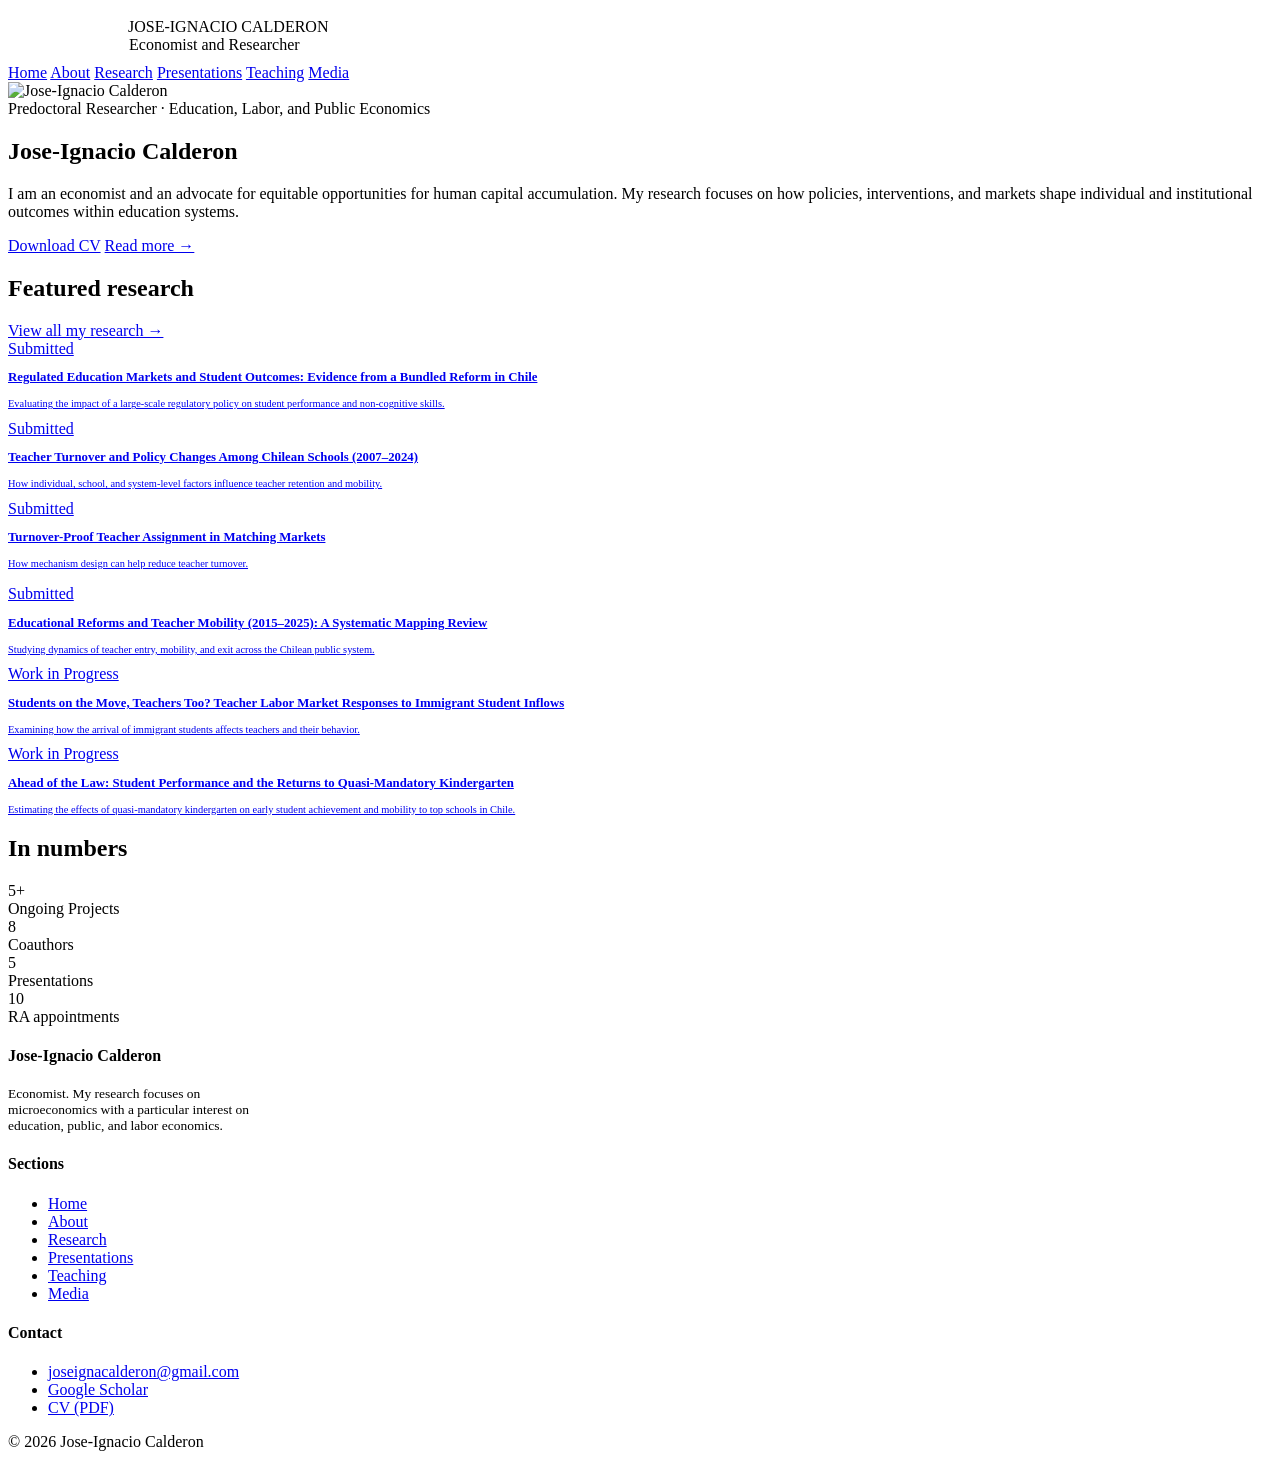
==== index.html @ 25693b71 "new paper" ====
<!DOCTYPE html>
<html lang="en">
<head>
<meta charset="UTF-8">
<meta name="viewport" content="width=device-width, initial-scale=1">
<title>Jose-Ignacio Calderon</title>
<link rel="preconnect" href="https://fonts.googleapis.com">
<link href="https://fonts.googleapis.com/css2?family=Newsreader:ital,opsz,wght@0,6..72,400;0,6..72,500;0,6..72,600;1,6..72,400&family=Inter:wght@400;500;600&display=swap" rel="stylesheet">
<link rel="icon" type="image/png" href="assets/uchile.png">
<link rel="stylesheet" href="styles.css?v=1">
</head>
<body>
 
<header class="wrapbar" >
  <div class="wrap" style="padding: 10px; padding-left: 120px">
    <div class="brand-name">JOSE-IGNACIO CALDERON</div>
    <div class="brand-subtitle" style="padding-left: 1px;">Economist and Researcher</div>
  </div>
  <nav class="wrap" style="padding-right: 120px;">
    <a href="index.html">Home</a>
    <a href="about.html">About</a>
    <a href="research.html">Research</a>
    <a href="presentations.html">Presentations</a>
    <a href="teaching.html">Teaching</a>
    <a href="media.html">Media</a>
  </nav>
</header>
 
<div class="wrap">
  <section class="hero" style="border-top:none; padding-bottom:0;">
    <div class="portrait">
      <img src="assets/front_image.jpg" alt="Jose-Ignacio Calderon">
    </div>
    <div>
      <div class="eyebrow">Predoctoral Researcher · Education, Labor, and Public Economics</div>
      <h1>Jose-Ignacio Calderon</h1>
      <p style="color:var(--ink-soft);">
        I am an economist and an advocate for equitable opportunities for human capital accumulation. My research focuses on how policies, interventions, 
        and markets shape individual and institutional outcomes within education systems.
      </p>
      <div class="cta-row">
        <a class="btn solid" href="https://www.dropbox.com/scl/fi/8gcd1ia27gvtngcjf6j5j/CurriculumVitae_JICalderon.pdf?rlkey=m1ingiaoov976cdleeq0jbehe&st=hp75700h&dl=0">Download CV</a>
        <a class="btn ghost" href="about.html">Read more →</a>
      </div>
    </div>
  </section>
</div>
 
<div class="wrap-wide">
  <section id="projects">
    <div class="section-head">
      <h2>Featured research</h2>
      <a href="research.html">View all my research →</a>
    </div>
    <div class="project-grid">
      <a class="project-card" href="#">
        <div class="project-tag">Submitted</div>
        <h3 style="font-size:0.8rem;">Regulated Education Markets and Student Outcomes: Evidence from a Bundled Reform in Chile</h3>
        <p style="font-size:0.65rem;">Evaluating the impact of a large-scale regulatory policy on student performance and non-cognitive skills.</p>
      </a>
      <a class="project-card" href="papers/2026/edreforms-turnover-manyfactors.html">
        <div class="project-tag">Submitted</div>
        <h3 style="font-size:0.8rem;">Teacher Turnover and Policy Changes Among Chilean Schools (2007–2024)</h3>
        <p style="font-size:0.65rem;">How individual, school, and system-level factors influence teacher retention and mobility.</p>
      </a>
      <a class="project-card" href="papers/2026/turnover-stable-mechanisms.html">
        <div class="project-tag">Submitted</div>
        <h3 style="font-size:0.8rem;">Turnover-Proof Teacher Assignment in Matching Markets</h3>
        <p style="font-size:0.65rem;">How mechanism design can help reduce teacher turnover.</p>
      </a>
    </div>
    <p></p>
    <div class="project-grid">
      <a class="project-card" href="#">
        <div class="project-tag">Submitted</div>
        <h3 style="font-size:0.8rem;">Educational Reforms and Teacher Mobility (2015–2025): A Systematic Mapping Review</h3>
        <p style="font-size:0.65rem;">Studying dynamics of teacher entry, mobility, and exit across the Chilean public system.</p>
      </a>
      <a class="project-card" href="#">
        <div class="project-tag">Work in Progress</div>
        <h3 style="font-size:0.8rem;">Students on the Move, Teachers Too? Teacher Labor Market Responses to Immigrant Student Inflows</h3>
        <p style="font-size:0.65rem;">Examining how the arrival of immigrant students affects teachers and their behavior.</p>
      </a>
      <a class="project-card" href="#">
        <div class="project-tag">Work in Progress</div>
        <h3 style="font-size:0.8rem;">Ahead of the Law: Student Performance and the Returns to Quasi-Mandatory Kindergarten</h3>
        <p style="font-size:0.65rem;">Estimating the effects of quasi-mandatory kindergarten on early student achievement and mobility to top schools in Chile.</p>
      </a>
    </div>
  </section>
</div>
 
<div class="wrap">
  <section>
    <div class="section-head"><h2>In numbers</h2></div>
    <div class="stats">
      <div><div class="stat-num">5+</div><div class="stat-label">Ongoing Projects</div></div>
      <div><div class="stat-num">8</div><div class="stat-label">Coauthors</div></div>
      <div><div class="stat-num">5</div><div class="stat-label">Presentations</div></div>
      <div><div class="stat-num">10</div><div class="stat-label">RA appointments</div></div>
    </div>
  </section>
</div>
 
<footer>
  <div class="wrap">
    <div class="footer-grid">
      <div>
        <h4>Jose-Ignacio Calderon</h4>
        <p style="font-size:13.5px; color:var(--ink-soft); max-width:36ch;">
          Economist. My research focuses on microeconomics with a particular interest on education, public, and labor economics.
        </p>
      </div>
      <div>
        <h4>Sections</h4>
        <ul>
          <li><a href="index.html">Home</a></li>
          <li><a href="about.html">About</a></li>
          <li><a href="research.html">Research</a></li>
          <li><a href="presentations.html">Presentations</a></li>
          <li><a href="teaching.html">Teaching</a></li>
          <li><a href="media.html">Media</a></li>
        </ul>
      </div>
      <div>
        <h4>Contact</h4>
        <ul>
          <li><a href="mailto:joseignacalderon@gmail.com">joseignacalderon@gmail.com</a></li>
          <li><a href="#">Google Scholar</a></li>
          <li><a href="#">CV (PDF)</a></li>
        </ul>
      </div>
    </div>
    <div class="footer-bottom">© 2026 Jose-Ignacio Calderon</div>
  </div>
</footer>
 
</body>
</html>
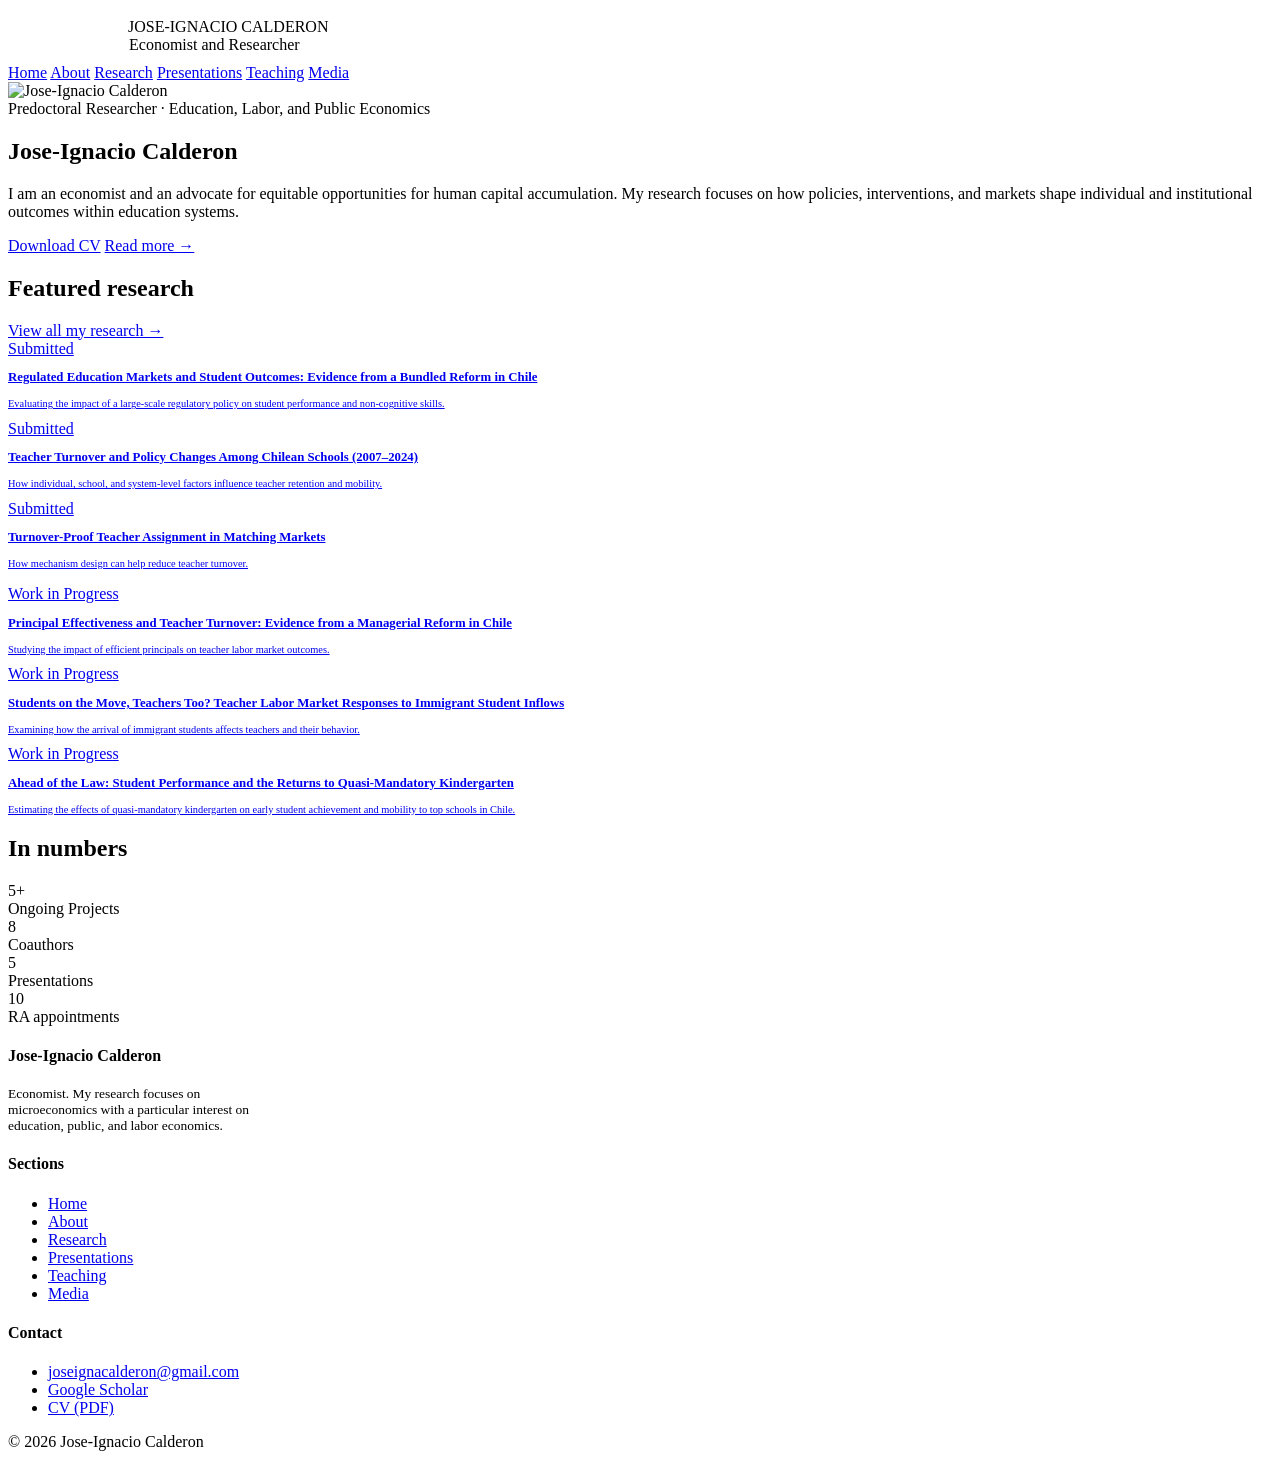
==== commit 104e474e: "Update index.html" ====
--- a/index.html
+++ b/index.html
@@ -72,9 +72,9 @@
     <p></p>
     <div class="project-grid">
       <a class="project-card" href="#">
-        <div class="project-tag">Submitted</div>
-        <h3 style="font-size:0.8rem;">Educational Reforms and Teacher Mobility (2015–2025): A Systematic Mapping Review</h3>
-        <p style="font-size:0.65rem;">Studying dynamics of teacher entry, mobility, and exit across the Chilean public system.</p>
+        <div class="project-tag">Work in Progress</div>
+        <h3 style="font-size:0.8rem;">Principal Effectiveness and Teacher Turnover: Evidence from a Managerial Reform in Chile</h3>
+        <p style="font-size:0.65rem;">Studying the impact of efficient principals on teacher labor market outcomes.</p>
       </a>
       <a class="project-card" href="#">
         <div class="project-tag">Work in Progress</div>
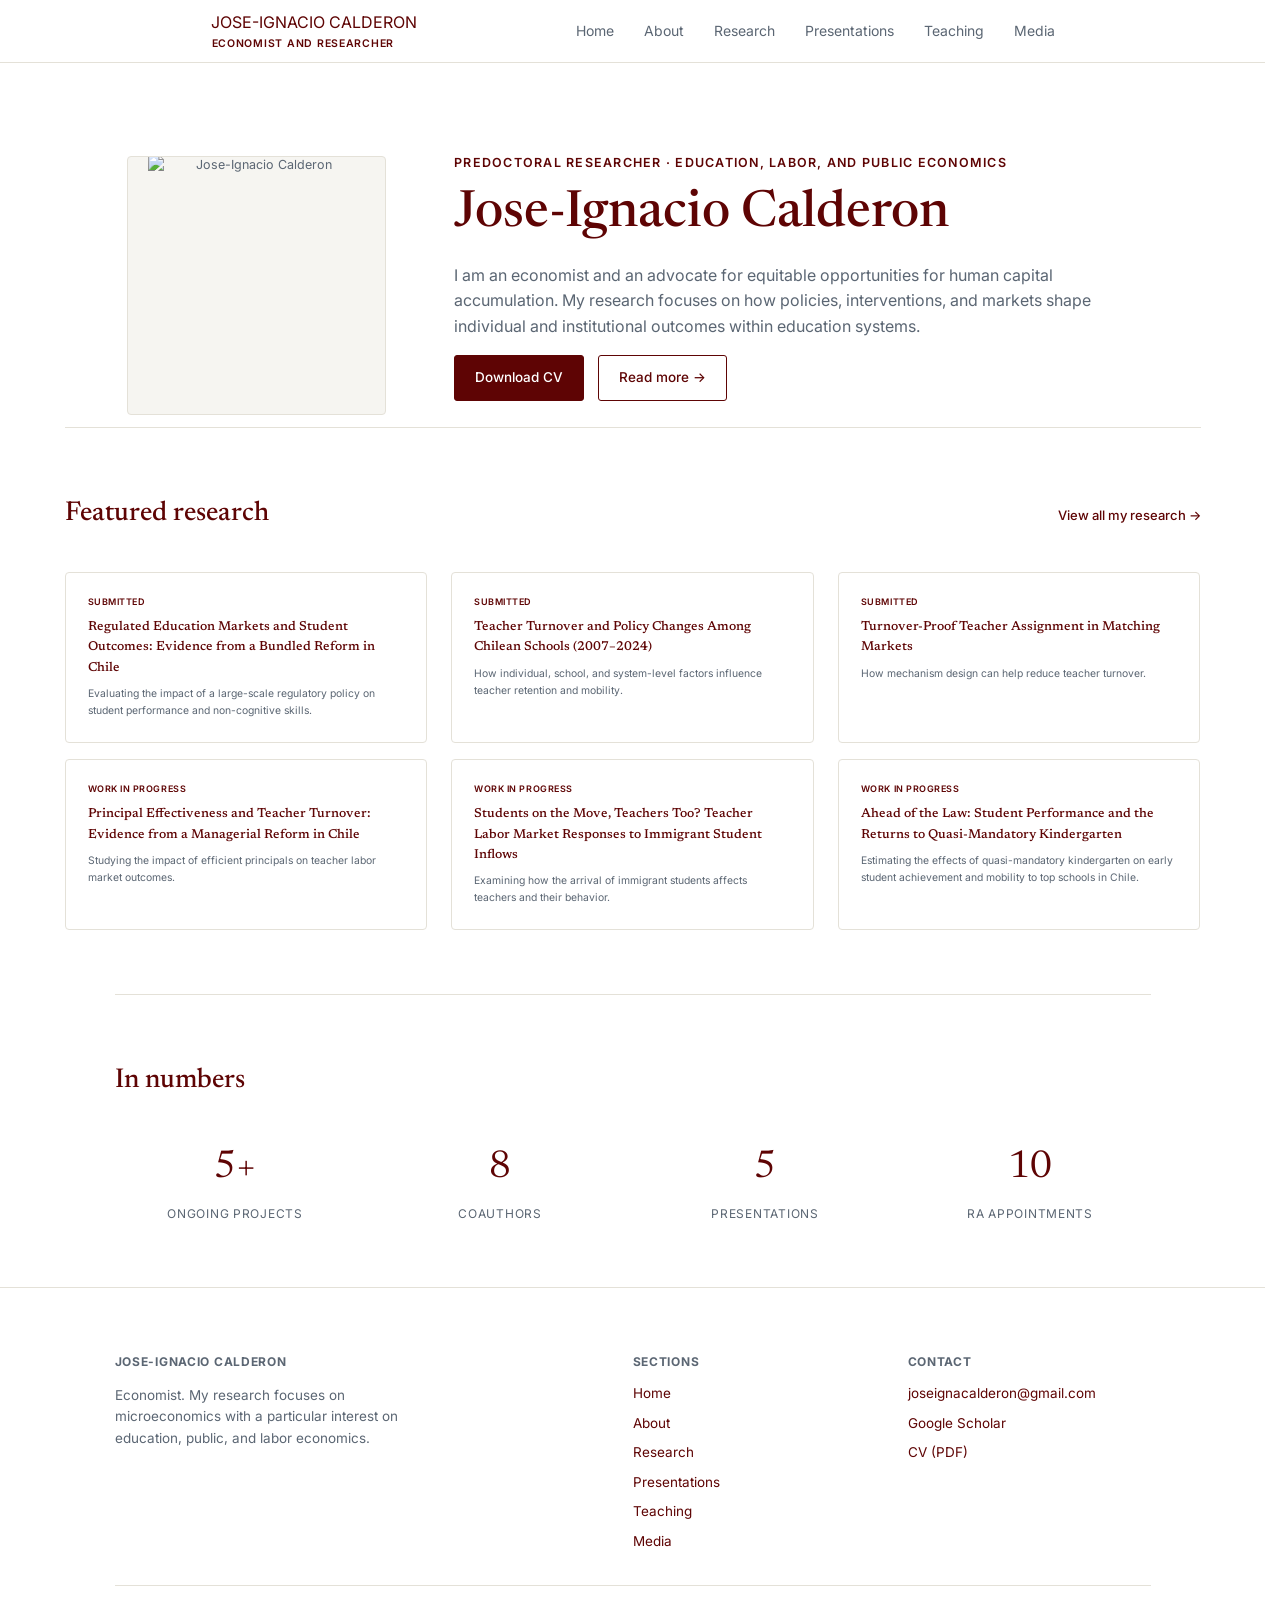
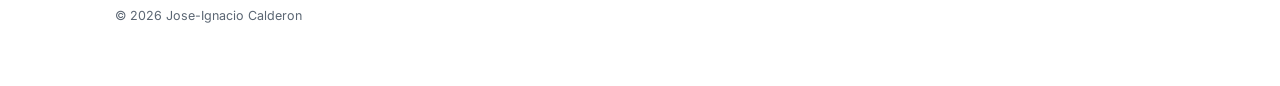
==== commit 04da5ac6: "webpage for phone" ====
--- a/index.html
+++ b/index.html
@@ -16,7 +16,8 @@
     <div class="brand-name">JOSE-IGNACIO CALDERON</div>
     <div class="brand-subtitle" style="padding-left: 1px;">Economist and Researcher</div>
   </div>
-  <nav class="wrap" style="padding-right: 120px;">
+  <button class="nav-toggle" id="nav-toggle" aria-label="Toggle menu">☰</button>
+  <nav id="site-nav" class="wrap" style="padding-right: 120px;">
     <a href="index.html">Home</a>
     <a href="about.html">About</a>
     <a href="research.html">Research</a>
@@ -42,6 +43,7 @@
         <a class="btn solid" href="https://www.dropbox.com/scl/fi/8gcd1ia27gvtngcjf6j5j/CurriculumVitae_JICalderon.pdf?rlkey=m1ingiaoov976cdleeq0jbehe&st=hp75700h&dl=0">Download CV</a>
         <a class="btn ghost" href="about.html">Read more →</a>
       </div>
+      <p></p>
     </div>
   </section>
 </div>
@@ -137,3 +139,12 @@
  
 </body>
 </html>
+
+<script>
+  const navToggle = document.getElementById('nav-toggle');
+  const siteNav = document.getElementById('site-nav');
+  navToggle.addEventListener('click', () => siteNav.classList.toggle('open'));
+  siteNav.querySelectorAll('a').forEach(link =>
+    link.addEventListener('click', () => siteNav.classList.remove('open'))
+  );
+</script>
--- a/styles.css
+++ b/styles.css
@@ -0,0 +1,159 @@
+:root{
+  --bg:#ffffff;
+  --ink:#5e0404;
+  --ink-soft:#5B6673;
+  --line:#E4E1D8;
+  --accent:#5e0404;
+  --panel:#F6F5F1;
+}
+*{box-sizing:border-box;}
+html{scroll-behavior:smooth; scrollbar-gutter: stable;}
+body{
+  margin:0;
+  background:var(--bg);
+  color:var(--ink);
+  font-family:'Inter', sans-serif;
+  line-height:1.6;
+}
+a{color:inherit;}
+.wrap{max-width:1100px; margin:0 auto; padding:0 32px;}
+.wrapbar{max-width:100%; margin:0 auto; padding:0 32px;}
+.wrap-wide{max-width:1200px; margin:0 auto; padding:0 32px;}
+
+header{
+  display:flex; justify-content:space-between; align-items:center;
+  padding:22px 0; border-bottom:1px solid var(--line); position:sticky; top:0; z-index:100; background:var(--bg);
+}
+.brand{font-family:'Newsreader', serif; font-weight:500; font-size:15px; letter-spacing:0.02em; text-decoration:none;}
+.brand-subtitle{
+  font-family:'Inter', sans-serif; font-size:10.5px; font-weight:600;
+  text-transform:uppercase; letter-spacing:0.07em; color:var(--accent);
+}
+nav{display:flex; gap:30px; font-size:14px;}
+nav a{text-decoration:none; color:var(--ink-soft); transition:color .15s;}
+nav a:hover, nav a.active{color:var(--ink);}
+
+.hero{
+  display:grid; grid-template-columns:1.15fr 0.85fr; gap:56px;
+  align-items:center; padding:80px 0 96px;
+}
+@media (max-width:860px){ .hero{grid-template-columns:1fr; padding:48px 0;} }
+.eyebrow{
+  font-size:12.5px; text-transform:uppercase; letter-spacing:0.1em;
+  color:var(--accent); font-weight:600; margin-bottom:14px;
+}
+h1{
+  font-family:'Newsreader', serif; font-weight:500;
+  font-size:clamp(2.2rem, 4.4vw, 3.2rem); line-height:1.08; margin:0 0 20px;
+}
+.hero{
+  display:grid; grid-template-columns:0.55fr 1.35fr; gap:56px;
+  align-items:center; padding:80px 0 96px;
+}
+.cta-row{display:flex; gap:14px; flex-wrap:wrap;}
+.btn{
+  font-size:13.5px; font-weight:500; text-decoration:none;
+  padding:11px 20px; border-radius:3px; border:1px solid var(--ink);
+  transition:background .15s, color .15s; display:inline-block;
+}
+.btn.solid{background:var(--ink); color:#fff;}
+.btn.solid:hover{background:var(--accent); border-color:var(--accent);}
+.btn.ghost:hover{background:var(--panel);}
+
+.portrait{
+  aspect-ratio:1/1; background:var(--panel); border:1px solid var(--line);
+  border-radius:4px; display:flex; align-items:center; justify-content:center;
+  color:var(--ink-soft); font-size:12.5px; text-align:center; padding:20px;
+  overflow:hidden; max-width:260px; margin:1em;
+}
+.portrait img{
+  width:120%; height:120%; object-fit:cover; display:block;
+}
+
+section{padding:64px 0; border-top:1px solid var(--line);}
+section.no-border{border-top:none;}
+.page-head{padding:64px 0 12px;}
+.page-head p{font-size:1rem; color:var(--ink-soft); max-width:60ch;}
+.section-head{display:flex; justify-content:space-between; align-items:baseline; margin-bottom:36px; flex-wrap:wrap; gap:10px;}
+.section-head h2{font-family:'Newsreader', serif; font-weight:500; font-size:1.7rem; margin:0;}
+.section-head a{font-size:13px; color:var(--accent); text-decoration:none; font-weight:500;}
+.section-head a:hover{text-decoration:underline;}
+
+.presen-list{display:grid; grid-template-columns:1fr 1fr; gap:0 40px;}
+@media (max-width:700px){ .presen-list{grid-template-columns:1fr;} }
+.presen{
+  display:grid; grid-template-columns:1fr auto; gap:6px 20px;
+  padding:20px 0; border-bottom:1px solid var(--line);
+}
+.presen:nth-child(-n+2){padding-top:0;}
+.presen-title{font-size:.75rem; font-weight:500;}
+.presen-meta{font-size:10px; color:var(--ink-soft);}
+.presen-year{
+  font-size:10px; color:var(--accent); font-weight:600;
+  white-space:nowrap; align-self:start;
+}
+
+.project-grid{display:grid; grid-template-columns:repeat(3, 1fr); gap:24px;}
+@media (max-width:860px){ .project-grid{grid-template-columns:1fr 1fr;} }
+@media (max-width:560px){ .project-grid{grid-template-columns:1fr;} }
+.project-card{
+  border:1px solid var(--line); border-radius:4px; padding:22px;
+  display:flex; flex-direction:column; gap:8px; transition:border-color .15s, transform .15s;
+  text-decoration:none; color:inherit;
+}
+.project-card:hover{border-color:var(--accent); transform:translateY(-2px);}
+.project-tag{font-size:9px; text-transform:uppercase; letter-spacing:0.06em; color:var(--accent); font-weight:600;}
+.project-card h3{font-family:'Newsreader', serif; font-weight:500; font-size:1.1rem; margin:0;}
+.project-card p{font-size:13px; color:var(--ink-soft); margin:0;}
+
+.stats{display:grid; grid-template-columns:repeat(4, 1fr); gap:24px; text-align:center;}
+@media (max-width:700px){ .stats{grid-template-columns:1fr 1fr;} }
+.stat-num{font-family:'Newsreader', serif; font-size:2.4rem; color:var(--accent);}
+.stat-label{font-size:12px; text-transform:uppercase; letter-spacing:0.06em; color:var(--ink-soft); margin-top:4px;}
+
+.about-text{max-width:auto; font-size:1rem; color:var(--ink-soft);}
+.about-text p{margin-bottom:16px;}
+
+.note{font-size:12px; color:var(--ink-soft); margin-top:20px;}
+
+footer{border-top:1px solid var(--line); padding:48px 0 60px;}
+.footer-grid{display:grid; grid-template-columns:2fr 1fr 1fr; gap:32px; margin-bottom:32px;}
+@media (max-width:700px){ .footer-grid{grid-template-columns:1fr;} }
+footer h4{font-size:12px; text-transform:uppercase; letter-spacing:0.06em; color:var(--ink-soft); margin-bottom:12px;}
+footer ul{list-style:none; padding:0; margin:0; display:flex; flex-direction:column; gap:8px; font-size:13.5px;}
+footer ul a{text-decoration:none; color:var(--ink);}
+footer ul a:hover{color:var(--accent);}
+.footer-bottom{font-size:12.5px; color:var(--ink-soft); border-top:1px solid var(--line); padding-top:20px;}
+
+.nav-toggle{
+  display:none; background:none; border:none; font-size:24px;
+  cursor:pointer; color:var(--ink); padding:4px 8px;
+}
+
+@media (max-width:640px){
+  header, header .wrap{
+    flex-direction:row; align-items:center; justify-content:space-between;
+    padding-top:16px; padding-bottom:16px;
+  }
+  .brand-name{font-size:14px;}
+  .brand-subtitle{font-size:9px;}
+
+  .nav-toggle{display:block;}
+
+  nav{
+    display:none; flex-direction:column;
+    position:absolute; top:100%; left:0; right:0;
+    background:#fff; border-bottom:1px solid var(--line);
+    padding:16px 20px; gap:16px; z-index:99;
+  }
+  nav.open{display:flex;}
+
+  .hero{grid-template-columns:1fr !important; padding:32px 0; gap:24px;}
+  .portrait{max-width:160px; margin:0 auto !important;}
+  .hero h1{font-size:1.8rem;}
+  .hero p{font-size:0.95rem; max-width:none;}
+  .wrap{padding:0 20px;}
+  .rsch-columns, .teach-grid, .project-grid, .media-grid, .paper-list{
+    grid-template-columns:1fr !important;
+  }
+}
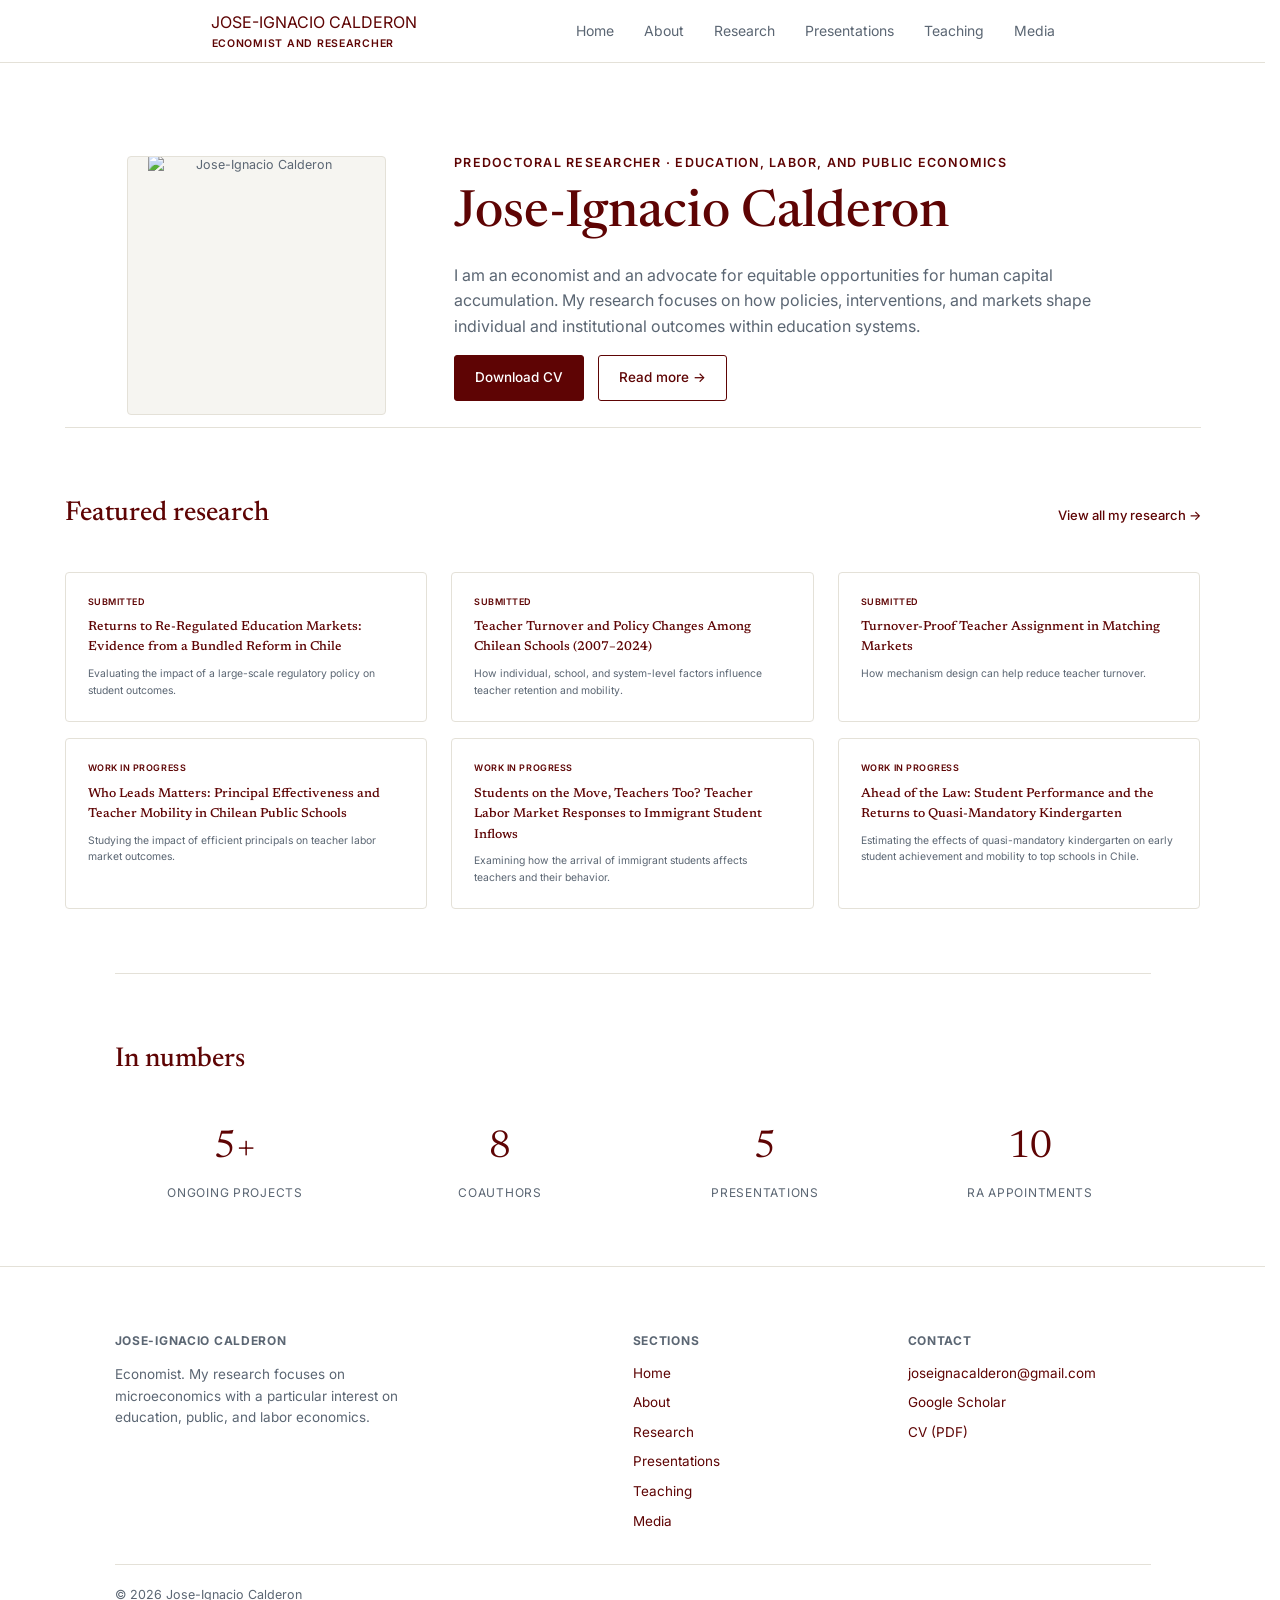
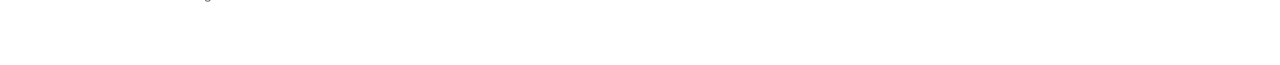
==== commit d2ff8de4: "updates" ====
--- a/index.html
+++ b/index.html
@@ -57,8 +57,8 @@
     <div class="project-grid">
       <a class="project-card" href="#">
         <div class="project-tag">Submitted</div>
-        <h3 style="font-size:0.8rem;">Regulated Education Markets and Student Outcomes: Evidence from a Bundled Reform in Chile</h3>
-        <p style="font-size:0.65rem;">Evaluating the impact of a large-scale regulatory policy on student performance and non-cognitive skills.</p>
+        <h3 style="font-size:0.8rem;">Returns to Re-Regulated Education Markets: Evidence from a Bundled Reform in Chile</h3>
+        <p style="font-size:0.65rem;">Evaluating the impact of a large-scale regulatory policy on student outcomes.</p>
       </a>
       <a class="project-card" href="papers/2026/edreforms-turnover-manyfactors.html">
         <div class="project-tag">Submitted</div>
@@ -75,7 +75,7 @@
     <div class="project-grid">
       <a class="project-card" href="#">
         <div class="project-tag">Work in Progress</div>
-        <h3 style="font-size:0.8rem;">Principal Effectiveness and Teacher Turnover: Evidence from a Managerial Reform in Chile</h3>
+        <h3 style="font-size:0.8rem;">Who Leads Matters: Principal Effectiveness and Teacher Mobility in Chilean Public Schools</h3>
         <p style="font-size:0.65rem;">Studying the impact of efficient principals on teacher labor market outcomes.</p>
       </a>
       <a class="project-card" href="#">
@@ -128,8 +128,8 @@
         <h4>Contact</h4>
         <ul>
           <li><a href="mailto:joseignacalderon@gmail.com">joseignacalderon@gmail.com</a></li>
-          <li><a href="#">Google Scholar</a></li>
-          <li><a href="#">CV (PDF)</a></li>
+          <li><a href="https://scholar.google.com/citations?user=qUJrlXQAAAAJ&hl=en" target="_blank" rel="noopener noreferrer">Google Scholar</a></li>
+          <li><a href="https://www.dropbox.com/scl/fi/8gcd1ia27gvtngcjf6j5j/CurriculumVitae_JICalderon.pdf?rlkey=m1ingiaoov976cdleeq0jbehe&st=hp75700h&dl=0" target="_blank" rel="noopener noreferrer">CV (PDF)</a></li>
         </ul>
       </div>
     </div>
